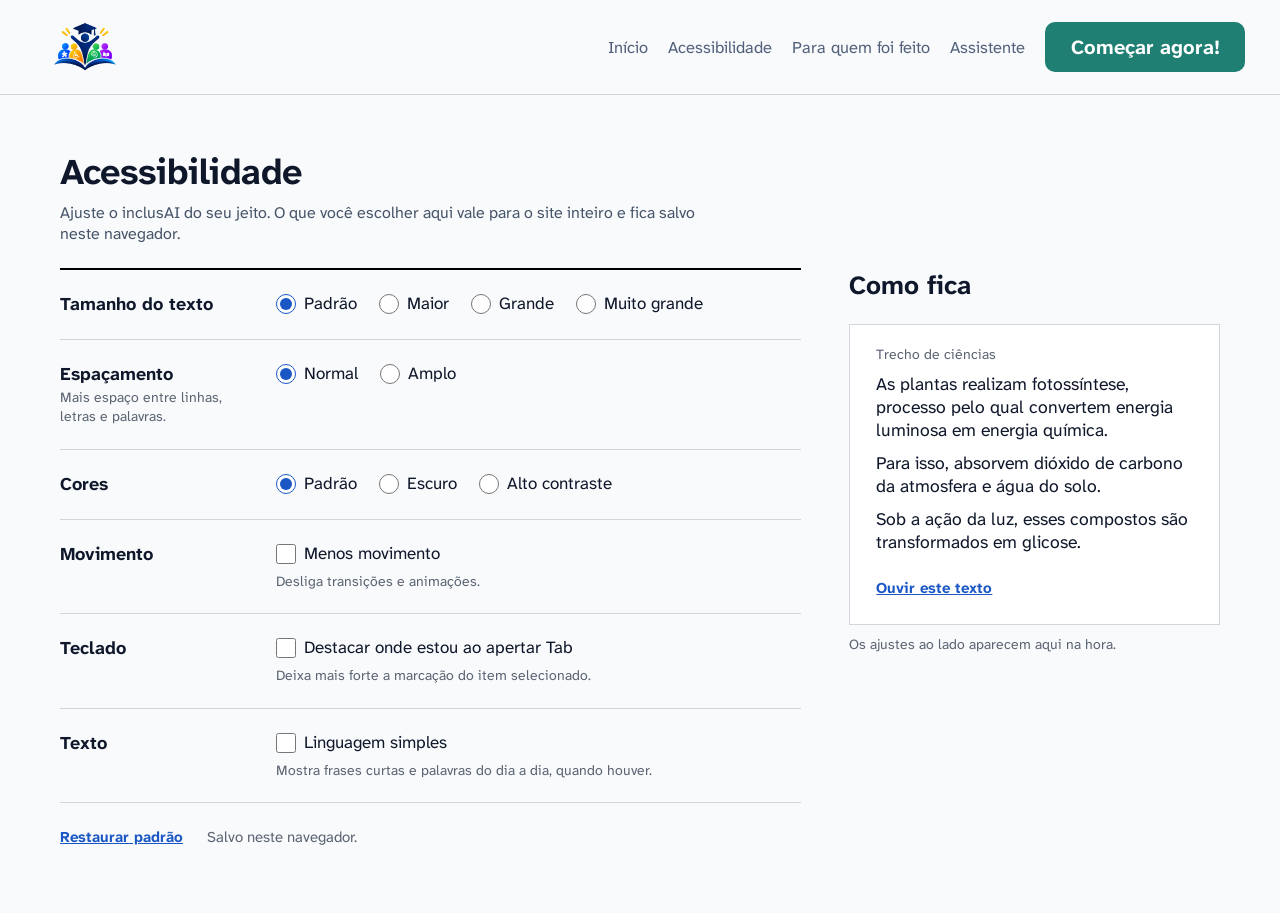
==== Acessibilidade/acessibilidade.html @ 07182c36 "Add files via upload" ====
<!doctype html>
<html lang="pt-br">
  <head>
    <meta charset="UTF-8" />
    <meta name="viewport" content="width=device-width, initial-scale=1.0" />
    <link rel="stylesheet" href="style.css" />
    <link rel="preconnect" href="https://fonts.googleapis.com" />
    <link rel="preconnect" href="https://fonts.gstatic.com" crossorigin />
    <link
      href="https://fonts.googleapis.com/css2?family=Atkinson+Hyperlegible+Next:ital,wght@0,200..800;1,200..800&family=Google+Sans:ital,opsz,wght@0,17..18,400..700;1,17..18,400..700&display=swap"
      rel="stylesheet"
    />
    <link rel="preconnect" href="https://fonts.googleapis.com" />
    <link rel="preconnect" href="https://fonts.gstatic.com" crossorigin />
    <link
      href="https://fonts.googleapis.com/css2?family=Atkinson+Hyperlegible+Next:ital,wght@0,200..800;1,200..800&family=Google+Sans:ital,opsz,wght@0,17..18,400..700;1,17..18,400..700&family=Poppins:ital,wght@0,100;0,200;0,300;0,400;0,500;0,600;0,700;0,800;0,900;1,100;1,200;1,300;1,400;1,500;1,600;1,700;1,800;1,900&display=swap"
      rel="stylesheet"
    />
    <link rel="icon" href="../icone/inclusai-icon.png"> 
    <title>Acessibilidade</title>
  </head>
  <body>
    <header>
      <img src="../icone/inclusai-icon.png" alt="Logo da InclusAI" id="logo">
      <nav>
        <ul id="abas">
          <li><a href="../Home/index.html" class="linkNav">Início</a></li>
          <li><a href="#" class="linkNav">Acessibilidade</a></li>
          <li><a href="../Para quem foi feito/paraquem.html" class="linkNav">Para quem foi feito</a></li>
          <li><a href="../Chat com Assistente - exemplo/chat.html" class="linkNav">Assistente</a></li>
          <a href="../Login InclusAI/login.html"><button id="btnNav">Começar agora!</button></a>
        </ul>
      </nav>
    </header>
    <main>
      <section id="acessibilidade">
        <div class="cabecAcess">
          <h2 id="hpAcess">Acessibilidade</h2>
          <p id="descAcess">
            Ajuste o inclusAI do seu jeito. O que você escolher aqui vale para o
            site inteiro e <br />
            fica salvo neste navegador.
          </p>
        </div>
      </section>

      <div class="conteudo">
        <form id="funcionalidades" onsubmit="return false;">
          <div class="linha">
            <p class="funcoes">Tamanho do texto</p>
            <div class="opcoes">
              <label
                ><input type="radio" name="tamanho" value="100" checked />
                Padrão</label
              >
              <label
                ><input type="radio" name="tamanho" value="115" /> Maior</label
              >
              <label
                ><input type="radio" name="tamanho" value="130" /> Grande</label
              >
              <label
                ><input type="radio" name="tamanho" value="160" /> Muito
                grande</label
              >
            </div>
          </div>

          <div class="linha">
            <div>
              <p class="funcoes">Espaçamento</p>
              <span class="ajuda"
                >Mais espaço entre linhas, letras e palavras.</span
              >
            </div>
            <div class="opcoes">
              <label
                ><input
                  type="radio"
                  name="espacamento"
                  value="normal"
                  checked
                />
                Normal</label
              >
              <label
                ><input type="radio" name="espacamento" value="amplo" />
                Amplo</label
              >
            </div>
          </div>

          <div class="linha">
            <p class="funcoes">Cores</p>
            <div class="opcoes">
              <label
                ><input type="radio" name="cores" value="padrao" checked />
                Padrão</label
              >
              <label
                ><input type="radio" name="cores" value="escuro" />
                Escuro</label
              >
              <label
                ><input type="radio" name="cores" value="contraste" /> Alto
                contraste</label
              >
            </div>
          </div>

          <div class="linha">
            <p class="funcoes">Movimento</p>
            <div class="opcoes coluna">
              <label
                ><input type="checkbox" name="movimento" /> Menos
                movimento</label
              >
              <span class="ajuda">Desliga transições e animações.</span>
            </div>
          </div>

          <div class="linha">
            <p class="funcoes">Teclado</p>
            <div class="opcoes coluna">
              <label
                ><input type="checkbox" name="teclado" /> Destacar onde estou ao
                apertar Tab</label
              >
              <span class="ajuda"
                >Deixa mais forte a marcação do item selecionado.</span
              >
            </div>
          </div>

          <div class="linha">
            <p class="funcoes">Texto</p>
            <div class="opcoes coluna">
              <label
                ><input type="checkbox" name="simples" /> Linguagem
                simples</label
              >
              <span class="ajuda"
                >Mostra frases curtas e palavras do dia a dia, quando
                houver.</span
              >
            </div>
          </div>

          <div class="rodape">
            <button type="button" class="botaoLink" id="restaurar">
              Restaurar padrão
            </button>
            <span>Salvo neste navegador.</span>
          </div>
        </form>

        <aside id="comofica">
          <h2 id="exAudio">Como fica</h2>
          <div class="cartao">
            <span class="ajuda">Trecho de ciências</span>
            <div id="texto">
              As plantas usam a luz do sol para fazer o próprio alimento. 
              <br>
              Elas pegam gás carbônico do ar e água da terra. Com a luz,
              <br>
              transformam os dois em açúcar.
            </div>
            <button type="button" class="botaoLink" id="ouvir">
              Ouvir este texto
            </button>
            <button type="button" class="botaoLink" id="parar" hidden>
              Parar áudio
            </button>
          </div>
          <span class="ajuda nota"
            >Os ajustes ao lado aparecem aqui na hora.</span
          >
        </aside>
      </div>
    </main>
    <script src="script.js"></script>
  </body>
</html>
---- Acessibilidade/style.css ----
*,
*::before,
*::after {
  padding: 0;
  margin: 0;
  box-sizing: border-box;
}

body {
  background-color: #f8fafc;
  color: #0f172a;
  font-family: "Atkinson Hyperlegible Next", system-ui, sans-serif;
}

/* ================= CELULAR (base) ================= */

/* CABEÇALHO */
header {
  display: flex;
  flex-direction: column;
  align-items: center;
  gap: 8px;
  width: 100%;
  padding: 12px 16px;
  border-bottom: 1px solid #d2d5db;
}

#logo {
  max-height: 70px;
  width: auto;
}

#nomeProjeto {
  cursor: default;
  color: #0f172a;
  font-size: 1.75rem;
  font-weight: 300;
}

nav {
  display: flex;
  justify-content: center;
  width: 100%;
}

nav #abas {
  display: flex;
  flex-wrap: wrap;
  justify-content: center;
  align-items: center;
  list-style: none;
  gap: 8px 16px;
}

nav .linkNav {
  text-decoration: none;
  color: #52607a;
  font-size: 1rem;
  transition: 0.3s ease-in-out;
}

.linkNav:hover {
  color: #110799;
  font-weight: 700;
  text-decoration: underline;
}

.linkNav:active {
  font-size: 0.97rem;
}

#btnNav {
  cursor: pointer;
  min-width: 170px;
  min-height: 46px;
  padding: 6px 20px;
  background-color: #1f7f73;
  border-radius: 10px;
  border: 3px solid transparent; /* borda sempre presente: o hover não muda o tamanho */
  color: #fff;
  font-size: 1.1rem;
  font-weight: 700;
  font-family: inherit;
  transition: 0.3s ease-in-out;
}

#btnNav:hover {
  opacity: 0.85;
  border-color: #54bdb0;
  transform: translateY(-1px);
}

#btnNav:active {
  transform: scale(0.97);
}

/* TÍTULO */
#acessibilidade {
  padding: 28px 16px 0;
}

.cabecAcess {
  margin-bottom: 24px;
}

#hpAcess {
  font-size: 1.6rem;
  font-weight: 700;
  line-height: 1.2;
  margin: 0 0 8px;
}

#descAcess {
  font-size: 1rem;
  color: #475569;
}

/* a quebra de linha do HTML só atrapalha em telas menores */
#descAcess br {
  display: none;
}

/* UMA COLUNA: ajustes primeiro, prévia depois */
.conteudo {
  display: grid;
  grid-template-columns: minmax(0, 1fr);
  gap: 32px;
  margin: 0 16px 40px;
}

/* AJUSTES */
#funcionalidades {
  border-top: 2px solid #000;
  font-size: 1.0625rem;
  line-height: 1.4;
  letter-spacing: normal;
  word-spacing: normal;
}

.linha {
  display: grid;
  grid-template-columns: 1fr;
  gap: 4px 16px;
  align-items: start;
  padding: 18px 0;
  border-bottom: 1px solid #d2d5db;
}

.funcoes {
  font-size: 1.125rem;
  font-weight: 700;
}

.opcoes {
  display: flex;
  flex-wrap: wrap;
  align-items: center;
  gap: 4px 22px;
}

.opcoes.coluna {
  flex-direction: column;
  align-items: flex-start;
  gap: 6px;
}

label {
  display: flex;
  align-items: center;
  gap: 8px;
  min-height: 40px; /* área de toque maior no celular e no tablet */
  cursor: pointer;
}

input {
  width: 20px;
  height: 20px;
  accent-color: #1a56c4;
}

.ajuda {
  display: block;
  font-size: 0.875rem;
  color: #5b6472;
}

.rodape {
  display: flex;
  flex-wrap: wrap;
  align-items: center;
  gap: 12px 24px;
  padding-top: 18px;
  font-size: 0.9375rem;
  color: #5b6472;
}

.botaoLink {
  background: none;
  border: none;
  padding: 6px 0;
  font-family: inherit;
  font-size: 0.9375rem;
  font-weight: 700;
  color: #1a56c4;
  text-decoration: underline;
  cursor: pointer;
}

[hidden] {
  display: none !important;
}

/* PRÉVIA */
#exAudio {
  font-size: 1.375rem;
  font-weight: 700;
  margin-bottom: 16px;
  cursor: default;
}

.cartao {
  background-color: #fff;
  border: 1px solid #d2d5db;
  padding: 16px;
}

.cartao p {
  font-size: 1.1rem;
  margin: 10px 0;
}

.cartao .botaoLink {
  margin: 8px 20px 0 0;
}

.nota {
  margin-top: 10px;
}

/* ================= TABLET (a partir de 768px) ================= */
@media (min-width: 768px) {
  header {
    flex-direction: row;
    justify-content: space-between;
    min-height: 95px;
    padding: 0 24px;
  }

  #nomeProjeto {
    font-size: 2rem;
  }

  nav {
    width: auto;
  }

  nav #abas {
    justify-content: flex-end;
    gap: 10px 18px;
  }

  #btnNav {
    min-width: 180px;
    min-height: 48px;
    font-size: 1.15rem;
  }

  #acessibilidade {
    padding: 40px 32px 0;
  }

  #hpAcess {
    font-size: 2rem;
  }

  #descAcess {
    max-width: 42rem;
  }

  .conteudo {
    gap: 40px;
    margin: 0 32px 48px;
  }

  .linha {
    grid-template-columns: 240px 1fr;
    padding: 22px 0;
  }

  .opcoes {
    gap: 8px 22px;
  }

  #exAudio {
    font-size: 1.625rem;
    margin-bottom: 22px;
  }

  .cartao {
    padding: 20px 26px;
  }
}

/* ================= PC (a partir de 1024px) ================= */
@media (min-width: 1024px) {
  header {
    padding: 0 35px 0 50px;
  }

  nav #abas {
    gap: 20px;
  }

  nav .linkNav {
    font-size: 1.03rem;
  }

  #btnNav {
    min-width: 200px;
    min-height: 50px;
    font-size: 1.25rem;
  }

  #acessibilidade {
    padding: 56px 60px 0;
  }

  #hpAcess {
    font-size: 2.25rem;
  }

  /* ajustes à esquerda, prévia à direita */
  .conteudo {
    grid-template-columns: minmax(0, 2fr) minmax(0, 1fr);
    gap: 48px;
    margin: 0 60px 60px;
  }

  .linha {
    grid-template-columns: 200px 1fr;
  }

  label {
    min-height: 0;
  }
}

/* ================= CLASSES DO JAVASCRIPT ================= */
.amplo {
  line-height: 1.9;
  letter-spacing: 0.05em;
  word-spacing: 0.16em;
}

.sem-movimento *,
.sem-movimento *::before,
.sem-movimento *::after {
  transition: none !important;
  animation: none !important;
}

@media (prefers-reduced-motion: reduce) {
  *,
  *::before,
  *::after {
    transition: none !important;
    animation: none !important;
  }
}

.foco-forte :focus {
  outline: 4px solid #1a56c4;
  outline-offset: 3px;
}

.escuro.foco-forte :focus {
  outline-color: #7fb0ff;
}

.contraste.foco-forte :focus {
  outline-color: #ffe600;
}

.escuro {
  background-color: #14171f;
  color: #e8eaf0;
}
.escuro header,
.escuro .linha,
.escuro .cartao {
  border-color: #2c3140;
}
.escuro #funcionalidades {
  border-top-color: #e8eaf0;
}
.escuro #nomeProjeto {
  color: #e8eaf0;
}
.escuro .linkNav {
  color: #a3aab8;
}
.escuro .linkNav:hover {
  color: #7fb0ff;
}
.escuro #descAcess,
.escuro .ajuda,
.escuro .rodape {
  color: #a3aab8;
}
.escuro .cartao {
  background-color: #1c2029;
}
.escuro .botaoLink {
  color: #7fb0ff;
}
.escuro input {
  accent-color: #7fb0ff;
}

.contraste {
  background-color: #000;
  color: #fff;
}
.contraste header,
.contraste .linha,
.contraste .cartao {
  border-color: #fff;
}
.contraste #funcionalidades {
  border-top-color: #fff;
}
.contraste #nomeProjeto {
  color: #fff;
}
.contraste .linkNav {
  color: #fff;
}
.contraste .linkNav:hover {
  color: #ffe600;
}
.contraste #descAcess,
.contraste .ajuda,
.contraste .rodape {
  color: #fff;
}
.contraste .cartao {
  background-color: #000;
}
.contraste .botaoLink {
  color: #ffe600;
}
.contraste input {
  accent-color: #ffe600;
}
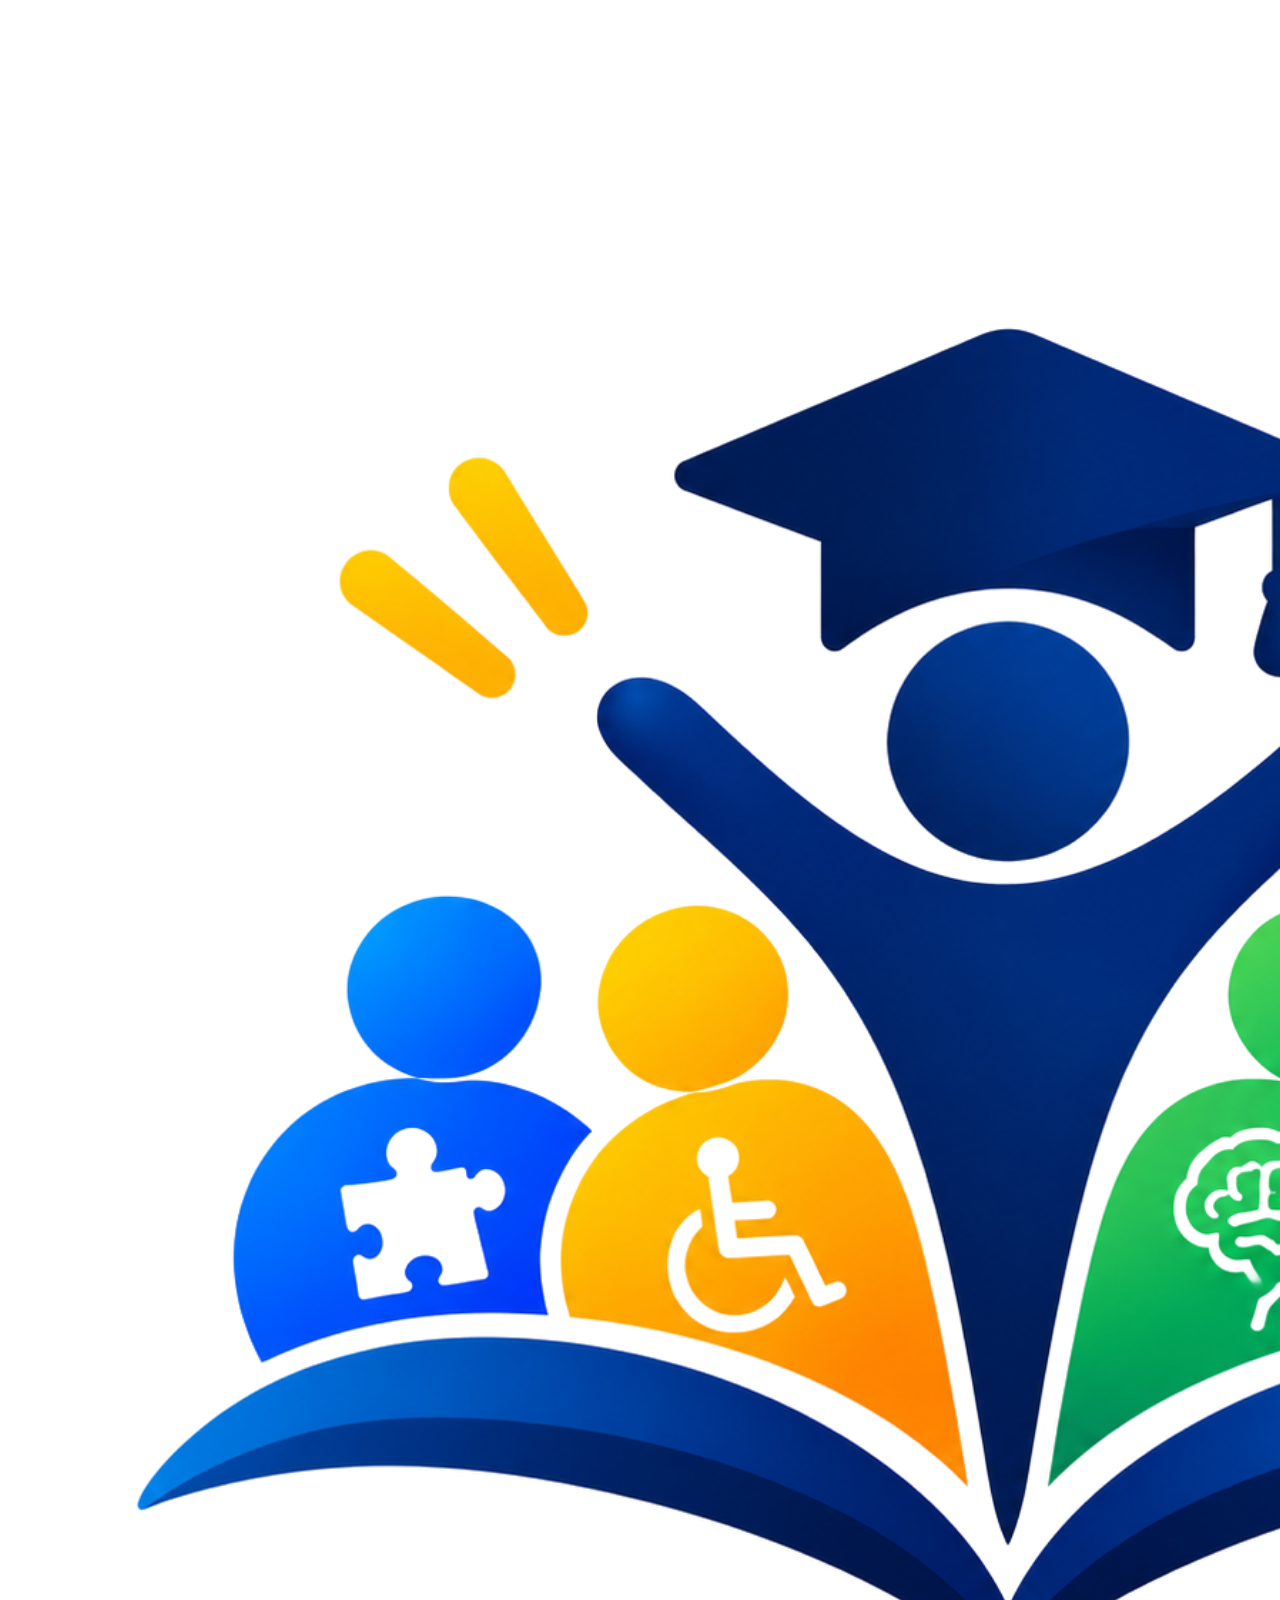
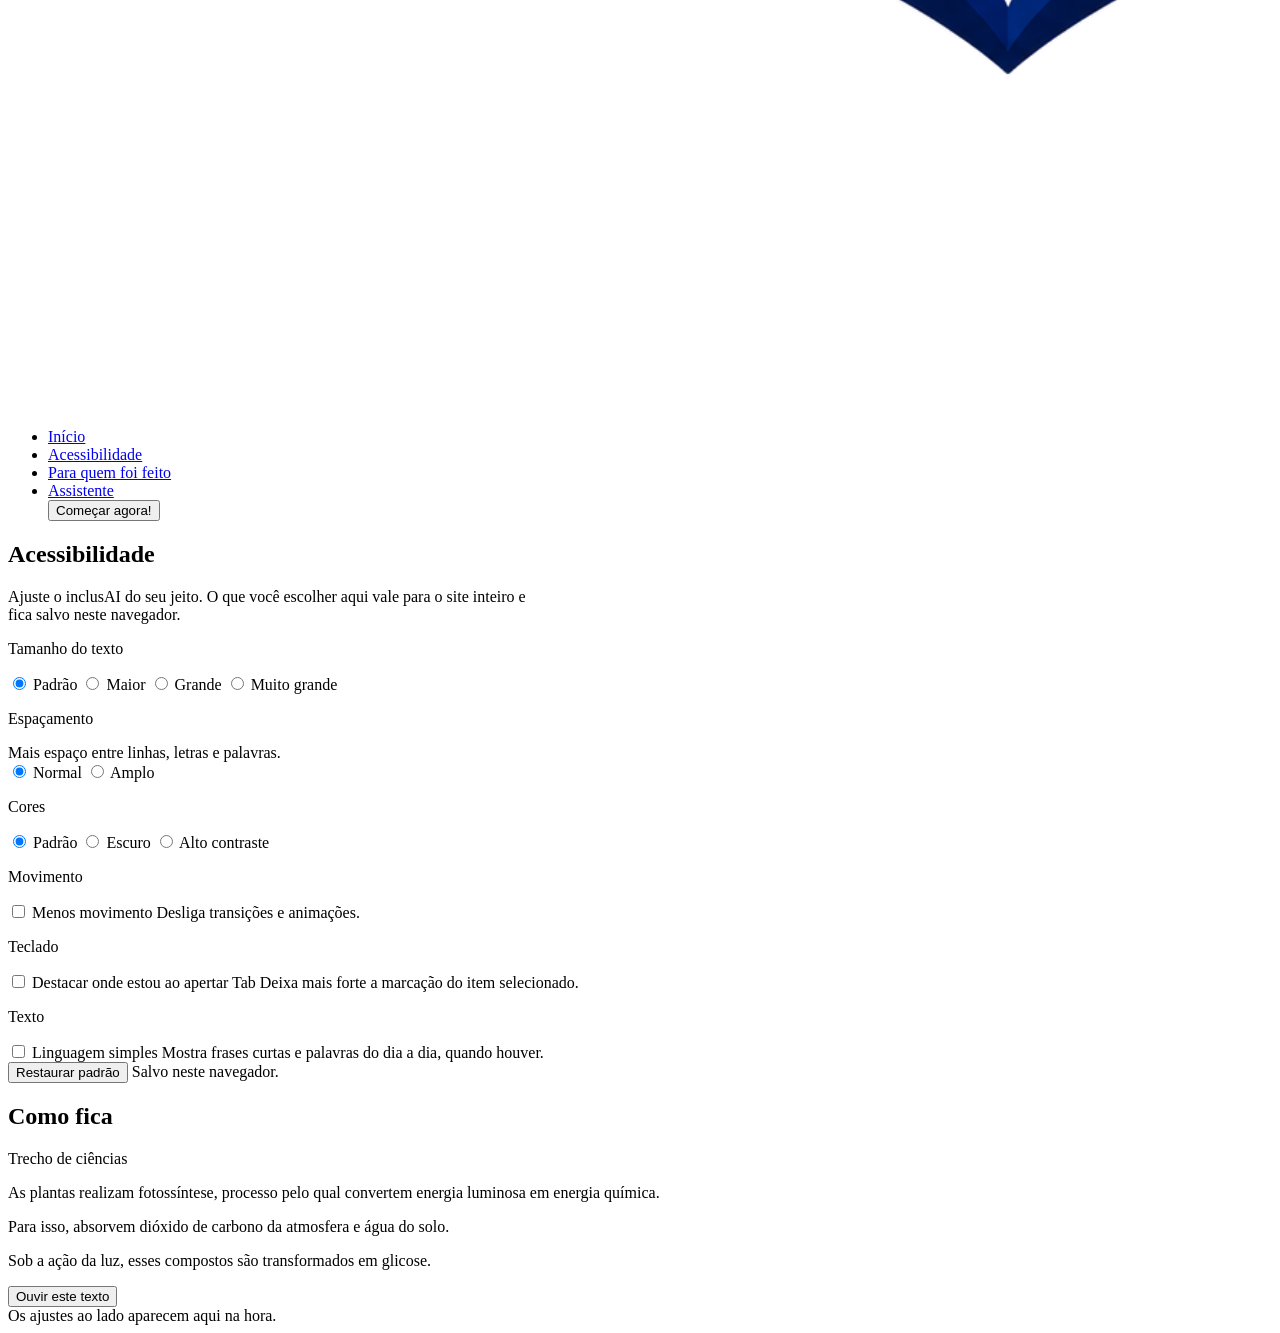
==== commit 34063b34: "Fix HTML structure and update stylesheet path" ====
--- a/Acessibilidade/acessibilidade.html
+++ b/Acessibilidade/acessibilidade.html
@@ -3,7 +3,7 @@
   <head>
     <meta charset="UTF-8" />
     <meta name="viewport" content="width=device-width, initial-scale=1.0" />
-    <link rel="stylesheet" href="style.css" />
+    <link rel="stylesheet" href="Acessibilidade/style.css" />
     <link rel="preconnect" href="https://fonts.googleapis.com" />
     <link rel="preconnect" href="https://fonts.gstatic.com" crossorigin />
     <link
